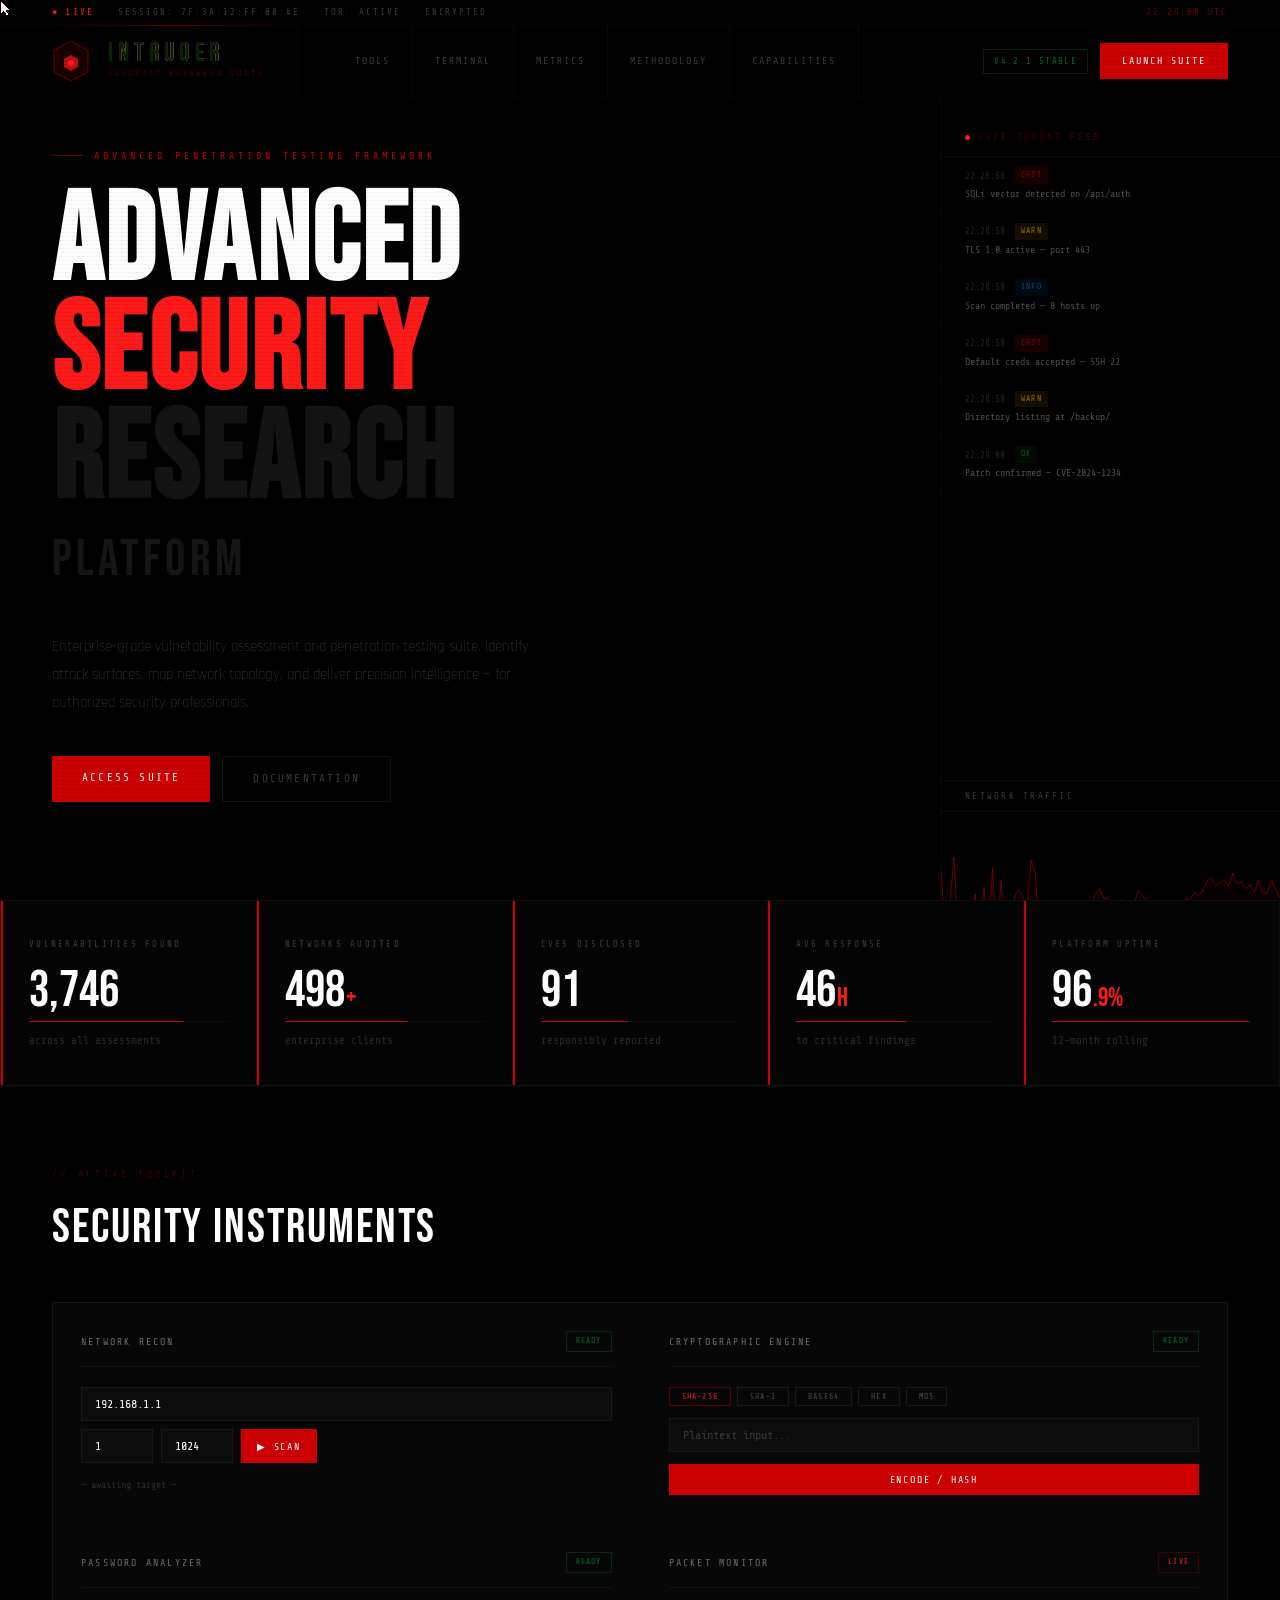
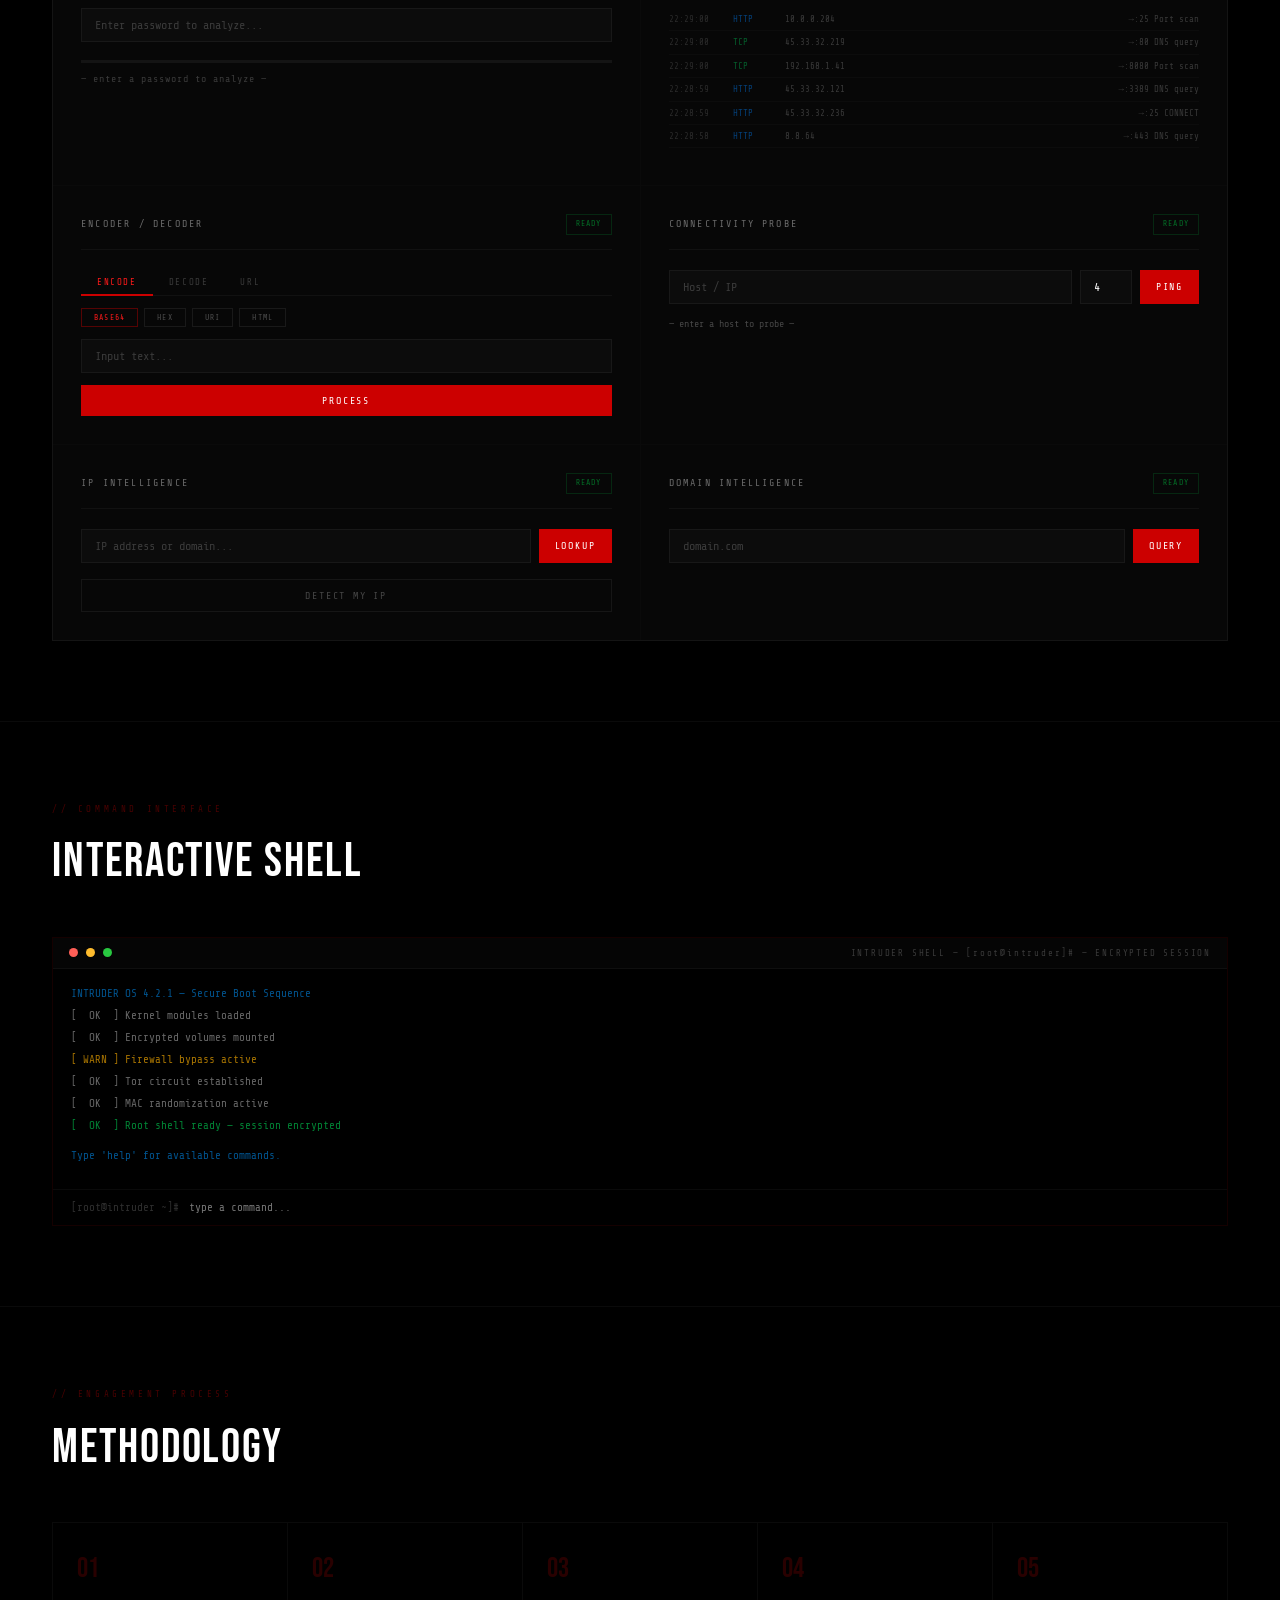
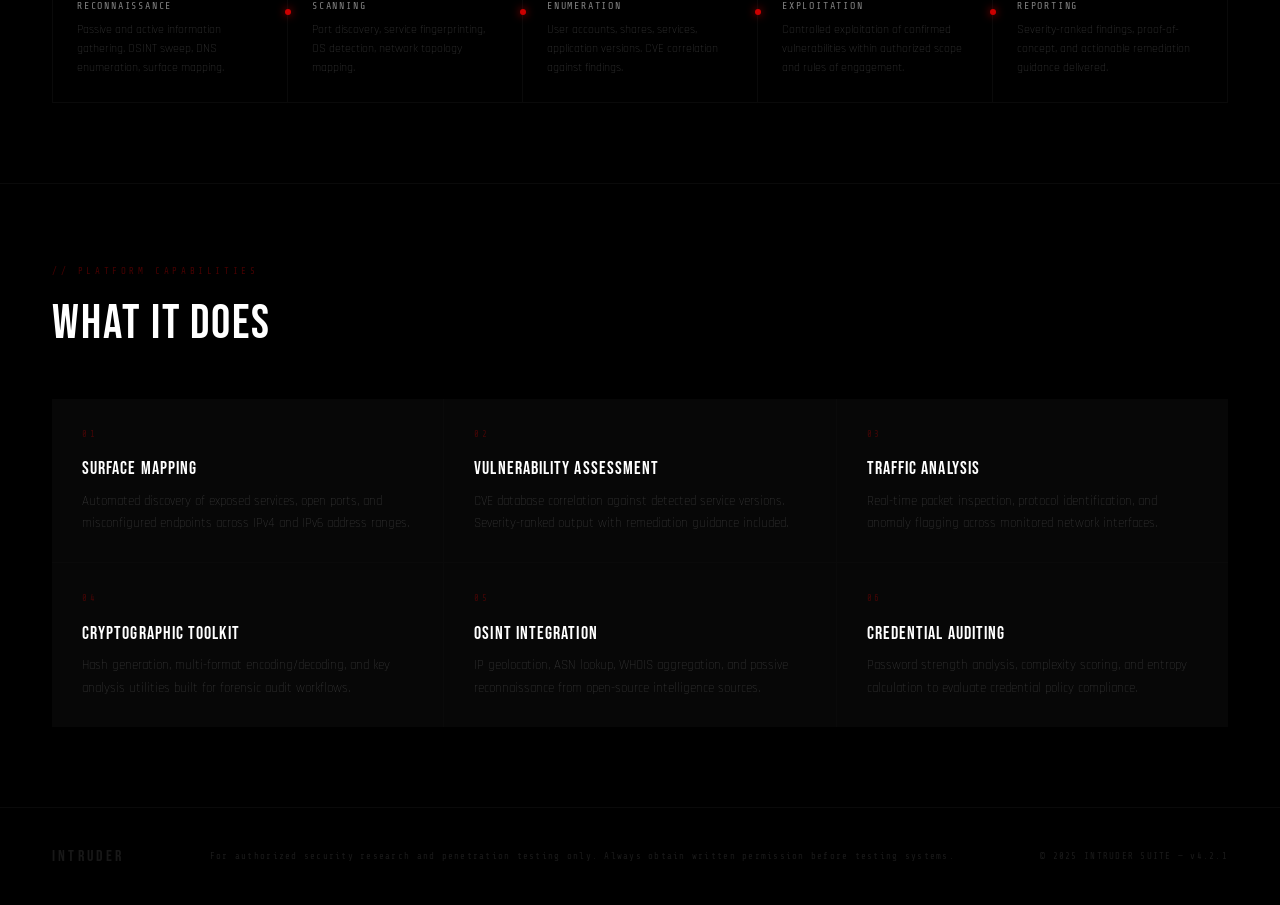
==== intruder-v2.html @ 66709600 "initial commit" ====
<!DOCTYPE html>
<html lang="en">
<head>
<meta charset="UTF-8">
<meta name="viewport" content="width=device-width, initial-scale=1.0">
<title>INTRUDER — Advanced Security Research Suite</title>
<link href="https://fonts.googleapis.com/css2?family=Share+Tech+Mono&family=Bebas+Neue&family=Rajdhani:wght@300;400;600;700&display=swap" rel="stylesheet">
<style>
:root {
  --r:     #cc0000;
  --r2:    #ff1a1a;
  --r3:    rgba(204,0,0,.07);
  --bg:    #000000;
  --s1:    #040404;
  --s2:    #070707;
  --tx:    #b0b0b0;
  --txd:   #3a3a3a;
  --bdr:   rgba(204,0,0,.1);
  --bdrw:  rgba(255,255,255,.04);
}

*,*::before,*::after{margin:0;padding:0;box-sizing:border-box;}
html{scroll-behavior:smooth;}
*{cursor:none!important;}

body{
  background:var(--bg);
  color:var(--tx);
  font-family:'Rajdhani',sans-serif;
  font-weight:400;
  overflow-x:hidden;
  line-height:1.6;
}

/* scanlines */
body::after{
  content:'';position:fixed;inset:0;
  background:repeating-linear-gradient(0deg,transparent,transparent 3px,rgba(0,0,0,.055) 3px,rgba(0,0,0,.055) 4px);
  pointer-events:none;z-index:9990;
}

/* ── PIXEL CURSOR ── */
#px{
  position:fixed;z-index:99999;
  pointer-events:none;
  image-rendering:pixelated;
  width:16px;height:16px;
  transform:translate(0,0);
}

/* scroll bar */
#spb{position:fixed;top:0;left:0;height:1px;background:var(--r);width:0%;z-index:9995;box-shadow:0 0 5px var(--r);}

/* ══════════════════════════════════
   ── UNIQUE HEADER / NAV ──
══════════════════════════════════ */
.site-header{
  position:fixed;top:0;left:0;right:0;z-index:900;
  background:rgba(0,0,0,.96);
  backdrop-filter:blur(16px);
}

/* top micro-bar */
.header-topbar{
  border-bottom:1px solid rgba(204,0,0,.07);
  padding:5px 52px;
  display:flex;justify-content:space-between;align-items:center;
}
.topbar-left{
  display:flex;gap:24px;
  font-family:'Share Tech Mono',monospace;
  font-size:9px;letter-spacing:.22em;color:var(--txd);
  text-transform:uppercase;
}
.topbar-left .live{color:var(--r2);animation:tbBlink 1.4s step-end infinite;}
@keyframes tbBlink{50%{opacity:.25}}
.topbar-right{
  font-family:'Share Tech Mono',monospace;
  font-size:9px;letter-spacing:.2em;color:var(--txd);
}
#sysTime{color:rgba(204,0,0,.55);}

/* main nav row */
.header-main{
  padding:0 52px;
  display:flex;align-items:stretch;
  border-bottom:1px solid rgba(204,0,0,.06);
  min-height:62px;
}

/* ── LOGO block — the unique header ── */
.logo-block{
  display:flex;align-items:center;gap:18px;
  padding:14px 32px 14px 0;
  border-right:1px solid rgba(204,0,0,.08);
  margin-right:36px;
  position:relative;
}

/* animated scan line on logo block */
.logo-block::after{
  content:'';position:absolute;top:0;left:0;right:0;
  height:1px;background:linear-gradient(90deg,transparent,var(--r),transparent);
  animation:logoscan 3s ease-in-out infinite;
  opacity:.5;
}
@keyframes logoscan{0%,100%{transform:translateX(-100%)}50%{transform:translateX(100%)}}

/* hexagon mark */
.logo-mark{
  position:relative;width:38px;height:44px;flex-shrink:0;
}
.logo-mark svg{width:100%;height:100%;}
.logo-mark .hex-fill{fill:none;stroke:rgba(204,0,0,.5);stroke-width:1;
  animation:hexPulse 3s ease-in-out infinite;}
.logo-mark .hex-inner{fill:var(--r);opacity:.12;animation:hexPulse 3s ease-in-out infinite .5s;}
.logo-mark .hex-dot{fill:var(--r2);}
@keyframes hexPulse{0%,100%{opacity:.5}50%{opacity:1}}

/* glitch wordmark */
.logo-word{
  display:flex;flex-direction:column;gap:1px;
}
.logo-name{
  font-family:'Bebas Neue',monospace;
  font-size:26px;letter-spacing:.2em;
  color:#fff;position:relative;
  display:inline-block;line-height:1;
}
.logo-name::before,.logo-name::after{
  content:attr(data-t);
  position:absolute;top:0;left:0;
  font-family:'Bebas Neue',monospace;font-size:26px;letter-spacing:.2em;line-height:1;
}
.logo-name::before{color:var(--r2);animation:gn1 7s steps(1) infinite;}
.logo-name::after {color:#002200;  animation:gn2 7s steps(1) infinite;}
@keyframes gn1{0%,91%,100%{opacity:0;transform:none}92%{opacity:1;transform:translate(-2px,0);clip-path:polygon(0 15%,100% 15%,100% 40%,0 40%)}93%{opacity:1;transform:translate(2px,0);clip-path:polygon(0 60%,100% 60%,100% 85%,0 85%)}94%{opacity:0}}
@keyframes gn2{0%,91%,100%{opacity:0;transform:none}92%{opacity:1;transform:translate(2px,0);clip-path:polygon(0 60%,100% 60%,100% 85%,0 85%)}93%{opacity:1;transform:translate(-2px,0);clip-path:polygon(0 15%,100% 15%,100% 40%,0 40%)}94%{opacity:0}}

.logo-tag{
  font-family:'Share Tech Mono',monospace;
  font-size:8px;letter-spacing:.35em;
  color:rgba(204,0,0,.4);text-transform:uppercase;
}

/* nav items */
.nav-items{
  display:flex;align-items:center;gap:0;flex:1;
}
.nav-item{
  font-family:'Share Tech Mono',monospace;
  font-size:10px;letter-spacing:.2em;text-transform:uppercase;
  color:var(--txd);text-decoration:none;
  padding:0 22px;height:100%;
  display:flex;align-items:center;
  border-right:1px solid rgba(255,255,255,.03);
  transition:color .2s,background .2s;
  position:relative;
}
.nav-item::after{
  content:'';position:absolute;bottom:0;left:0;right:0;
  height:2px;background:var(--r);
  transform:scaleX(0);transition:transform .25s ease;
}
.nav-item:hover{color:var(--tx);background:rgba(204,0,0,.03);}
.nav-item:hover::after{transform:scaleX(1);}

.nav-right{
  display:flex;align-items:center;gap:12px;
  margin-left:auto;padding-left:24px;
}
.nav-badge{
  font-family:'Share Tech Mono',monospace;font-size:9px;
  letter-spacing:.15em;text-transform:uppercase;
  padding:4px 10px;border:1px solid rgba(0,180,60,.2);
  color:rgba(0,180,60,.6);
}
.nav-cta{
  font-family:'Share Tech Mono',monospace;font-size:10px;
  letter-spacing:.2em;text-transform:uppercase;
  padding:10px 22px;background:var(--r);color:#fff;
  text-decoration:none;border:none;
  transition:background .2s;
  white-space:nowrap;
}
.nav-cta:hover{background:var(--r2);}

/* ══════════════════════════════════
   HERO
══════════════════════════════════ */
.hero{
  min-height:100vh;
  display:grid;grid-template-columns:1fr 340px;gap:0;
  padding:0;
  position:relative;overflow:hidden;
}

.hero-left{
  display:flex;flex-direction:column;justify-content:center;
  padding:130px 52px 80px;
  position:relative;
}

/* grid bg */
.hero-left::before{
  content:'';position:absolute;inset:0;
  background-image:
    linear-gradient(rgba(204,0,0,.028) 1px,transparent 1px),
    linear-gradient(90deg,rgba(204,0,0,.028) 1px,transparent 1px);
  background-size:48px 48px;
  pointer-events:none;
}

.hero-eyebrow{
  font-family:'Share Tech Mono',monospace;
  font-size:10px;letter-spacing:.4em;text-transform:uppercase;
  color:var(--r);margin-bottom:24px;
  display:flex;align-items:center;gap:10px;
  opacity:0;animation:fu .5s ease .5s both;
}
.eyebrow-line{width:32px;height:1px;background:var(--r);opacity:.5;}

.hero-title{
  font-family:'Bebas Neue',monospace;
  font-size:clamp(64px,10vw,124px);
  letter-spacing:.02em;line-height:.88;
  color:#fff;margin-bottom:4px;
  opacity:0;animation:fu .7s cubic-bezier(.16,1,.3,1) .6s both;
}
.hero-title .red{color:var(--r2);}
.hero-title .ghost{color:#141414;}

.hero-version{
  font-family:'Bebas Neue',monospace;
  font-size:clamp(28px,4vw,52px);
  letter-spacing:.08em;color:#161616;
  margin-bottom:32px;
  opacity:0;animation:fu .5s ease .7s both;
}

.hero-desc{
  font-size:15px;font-weight:300;color:var(--txd);
  max-width:500px;line-height:1.85;margin-bottom:40px;
  opacity:0;animation:fu .5s ease .8s both;
}

.hero-ctas{
  display:flex;gap:12px;flex-wrap:wrap;
  opacity:0;animation:fu .5s ease .95s both;
}

.btn-p{
  font-family:'Share Tech Mono',monospace;font-size:11px;
  letter-spacing:.2em;text-transform:uppercase;
  background:var(--r);color:#fff;border:none;
  padding:13px 30px;text-decoration:none;
  transition:all .2s;display:inline-block;
}
.btn-p:hover{background:var(--r2);box-shadow:0 0 24px rgba(204,0,0,.3);}

.btn-g{
  font-family:'Share Tech Mono',monospace;font-size:11px;
  letter-spacing:.2em;text-transform:uppercase;
  background:transparent;color:var(--txd);
  border:1px solid rgba(255,255,255,.07);
  padding:13px 30px;text-decoration:none;
  transition:all .2s;display:inline-block;
}
.btn-g:hover{border-color:rgba(255,255,255,.18);color:var(--tx);}

/* hero right panel */
.hero-right{
  border-left:1px solid var(--bdrw);
  display:flex;flex-direction:column;
  padding:130px 0 0;
  opacity:0;animation:fr .6s ease 1s both;
}
@keyframes fr{from{opacity:0;transform:translateX(16px)}to{opacity:1;transform:none}}

.panel-title{
  font-family:'Share Tech Mono',monospace;font-size:9px;
  letter-spacing:.3em;text-transform:uppercase;
  color:rgba(204,0,0,.35);padding:0 24px 12px;
  border-bottom:1px solid var(--bdrw);
  display:flex;align-items:center;gap:8px;
}
.ldot{width:5px;height:5px;border-radius:50%;background:var(--r2);animation:ldp 1.5s ease-in-out infinite;}
@keyframes ldp{50%{opacity:.15;box-shadow:none}0%,100%{box-shadow:0 0 4px var(--r2)}}

/* activity feed */
.act-feed{flex:1;overflow:hidden;padding:0;}
.act-entry{
  display:flex;flex-direction:column;gap:2px;
  padding:10px 24px;
  border-bottom:1px solid rgba(255,255,255,.025);
  animation:actIn .2s ease forwards;opacity:0;
}
@keyframes actIn{to{opacity:1}}
.ae-top{display:flex;gap:10px;align-items:center;}
.ae-time{font-family:'Share Tech Mono',monospace;font-size:9px;color:rgba(255,255,255,.14);}
.ae-type{font-size:8px;letter-spacing:.15em;font-family:'Share Tech Mono',monospace;
  padding:2px 6px;text-transform:uppercase;}
.ae-type.crit{background:rgba(204,0,0,.12);color:rgba(204,0,0,.7);}
.ae-type.warn{background:rgba(255,176,0,.08);color:rgba(255,176,0,.6);}
.ae-type.info{background:rgba(0,150,255,.06);color:rgba(0,150,255,.5);}
.ae-type.ok  {background:rgba(0,180,60,.06); color:rgba(0,180,60,.5);}
.ae-msg{font-family:'Share Tech Mono',monospace;font-size:10px;color:rgba(255,255,255,.3);padding-left:0;}

/* mini network graph */
.net-graph-wrap{
  height:120px;border-top:1px solid var(--bdrw);flex-shrink:0;
  display:flex;flex-direction:column;
}
.net-graph-label{
  font-family:'Share Tech Mono',monospace;font-size:9px;letter-spacing:.25em;
  color:var(--txd);padding:8px 24px;text-transform:uppercase;
  border-bottom:1px solid var(--bdrw);
}
#netGraph{width:100%;flex:1;}

/* ══════════════════════════════════
   STATS
══════════════════════════════════ */
.stats-sec{background:var(--s1);border-top:1px solid var(--bdrw);}
.stats-inner{
  display:grid;grid-template-columns:repeat(5,1fr);
  border-left:1px solid var(--bdrw);
}
.sc{
  padding:36px 28px;
  border-right:1px solid var(--bdrw);
  border-bottom:1px solid var(--bdrw);
  position:relative;overflow:hidden;
  transition:background .3s;
}
.sc:hover{background:#080808;}
.sc::before{
  content:'';position:absolute;top:0;left:0;
  width:2px;height:0;background:var(--r);
  transition:height .6s ease;
}
.sc.vis::before{height:100%;}
.sc-num{
  font-family:'Bebas Neue',monospace;
  font-size:clamp(32px,4vw,52px);line-height:1;
  color:#fff;margin-bottom:4px;
}
.sc-num .u{font-size:.5em;color:var(--r2);margin-left:1px;}
.sc-lbl{
  font-family:'Share Tech Mono',monospace;font-size:9px;
  letter-spacing:.25em;text-transform:uppercase;color:var(--txd);
  margin-bottom:14px;
}
.sc-bar{height:1px;background:rgba(255,255,255,.04);margin-bottom:10px;}
.sc-bar-fill{height:1px;background:var(--r);width:0%;transition:width 1.4s cubic-bezier(.16,1,.3,1);}
.sc.vis .sc-bar-fill{width:var(--p);}
.sc-sub{font-size:11px;color:rgba(255,255,255,.15);font-family:'Share Tech Mono',monospace;}

/* ══════════════════════════════════
   SECTION STRUCTURE
══════════════════════════════════ */
.sec{padding:80px 52px;border-top:1px solid var(--bdrw);}
.sec-ey{font-family:'Share Tech Mono',monospace;font-size:9px;letter-spacing:.4em;text-transform:uppercase;color:rgba(204,0,0,.35);margin-bottom:8px;}
.sec-hd{font-family:'Bebas Neue',monospace;font-size:clamp(28px,4vw,48px);letter-spacing:.04em;color:#fff;margin-bottom:36px;}

.sr{opacity:0;transform:translateY(20px);transition:opacity .6s ease,transform .6s cubic-bezier(.16,1,.3,1);}
.sr.vis{opacity:1;transform:none;}
.sr-l{opacity:0;transform:translateX(-24px);transition:opacity .6s ease,transform .6s cubic-bezier(.16,1,.3,1);}
.sr-l.vis{opacity:1;transform:none;}
.sr-r{opacity:0;transform:translateX(24px);transition:opacity .6s ease,transform .6s cubic-bezier(.16,1,.3,1);}
.sr-r.vis{opacity:1;transform:none;}

@keyframes fu{from{opacity:0;transform:translateY(14px)}to{opacity:1;transform:none}}

/* ══════════════════════════════════
   TOOLS SECTION
══════════════════════════════════ */
.tools-grid{
  display:grid;grid-template-columns:1fr 1fr;gap:1px;
  background:var(--bdrw);border:1px solid var(--bdrw);
}
.tp{
  background:var(--s2);padding:28px;
  transition:background .25s;
}
.tp:hover{background:var(--s1);}
.tp-hdr{
  display:flex;align-items:center;justify-content:space-between;
  margin-bottom:20px;padding-bottom:14px;
  border-bottom:1px solid rgba(255,255,255,.04);
}
.tp-name{
  font-family:'Share Tech Mono',monospace;font-size:10px;
  letter-spacing:.22em;text-transform:uppercase;color:rgba(255,255,255,.4);
}
.tp-stat{
  font-family:'Share Tech Mono',monospace;font-size:8px;
  letter-spacing:.15em;text-transform:uppercase;padding:3px 9px;
}
.tp-stat.rdy{color:rgba(0,180,60,.6);border:1px solid rgba(0,180,60,.18);}
.tp-stat.lv {color:var(--r2);border:1px solid rgba(204,0,0,.25);animation:lvBlink 1s step-end infinite;}
@keyframes lvBlink{50%{opacity:.3}}

/* inputs */
.fi{
  font-family:'Share Tech Mono',monospace;font-size:12px;
  background:rgba(255,255,255,.02);border:1px solid rgba(255,255,255,.05);
  color:#fff;padding:9px 13px;width:100%;outline:none;
  transition:border-color .2s;margin-bottom:8px;
}
.fi:focus{border-color:rgba(204,0,0,.3);}
.fi::placeholder{color:var(--txd);}

.frow{display:flex;gap:8px;margin-bottom:8px;}
.frow .fi{margin-bottom:0;}

/* buttons */
.tb{
  font-family:'Share Tech Mono',monospace;font-size:10px;
  letter-spacing:.18em;text-transform:uppercase;
  background:var(--r);color:#fff;border:none;
  padding:10px 18px;width:100%;margin-top:4px;
  transition:background .2s;
}
.tb:hover{background:var(--r2);}
.tb.sec{background:transparent;color:rgba(255,255,255,.25);border:1px solid rgba(255,255,255,.06);}
.tb.sec:hover{border-color:rgba(255,255,255,.12);color:rgba(255,255,255,.5);}
.tb.sm{width:auto;padding:9px 16px;margin-top:0;}

/* output areas */
.tout{
  font-family:'Share Tech Mono',monospace;font-size:10px;
  color:rgba(255,255,255,.28);line-height:2;
  max-height:130px;overflow-y:auto;margin-top:12px;
  scrollbar-width:thin;scrollbar-color:rgba(204,0,0,.2) transparent;
}
.t-open{color:rgba(0,200,80,.65);}
.t-warn{color:rgba(255,176,0,.6);}
.t-crit{color:rgba(204,0,0,.75);}
.t-dim {color:rgba(255,255,255,.15);}

/* algo pills */
.algo-row{display:flex;gap:6px;flex-wrap:wrap;margin-bottom:12px;}
.ap{
  font-family:'Share Tech Mono',monospace;font-size:8px;letter-spacing:.15em;
  text-transform:uppercase;background:transparent;
  border:1px solid rgba(255,255,255,.07);color:rgba(255,255,255,.28);
  padding:4px 12px;transition:all .2s;
}
.ap.on{border-color:rgba(204,0,0,.4);color:var(--r2);}
.ap:hover{border-color:rgba(255,255,255,.14);color:rgba(255,255,255,.55);}

.hout{
  font-family:'Share Tech Mono',monospace;font-size:10px;color:rgba(204,0,0,.65);
  word-break:break-all;line-height:1.8;padding:10px 13px;margin-top:10px;
  background:rgba(204,0,0,.03);border:1px solid rgba(204,0,0,.07);
  min-height:40px;display:none;
}
.hout.on{display:block;}

/* packet stream */
.pkt-wrap{max-height:160px;overflow-y:auto;scrollbar-width:thin;scrollbar-color:rgba(204,0,0,.15) transparent;}
.pr{
  display:grid;grid-template-columns:56px 44px 1fr auto;
  gap:8px;padding:4px 0;
  border-bottom:1px solid rgba(255,255,255,.025);
  font-family:'Share Tech Mono',monospace;font-size:9px;
  color:rgba(255,255,255,.2);animation:pi .12s ease both;
}
@keyframes pi{from{opacity:0}to{opacity:1}}
.prtcp{color:rgba(0,180,80,.5);}
.prudp{color:rgba(255,176,0,.45);}
.prhttp{color:rgba(0,130,255,.45);}
.prsus{color:rgba(204,0,0,.7);}
.pflag{font-size:8px;padding:1px 5px;border:1px solid rgba(204,0,0,.3);color:rgba(204,0,0,.65);}

/* intel fields */
.ifields{display:none;grid-template-columns:1fr 1fr;gap:6px;margin-top:12px;}
.ifields.on{display:grid;}
.ifield{padding:8px 11px;background:rgba(255,255,255,.02);border:1px solid rgba(255,255,255,.035);}
.ik{font-size:8px;letter-spacing:.2em;color:var(--txd);margin-bottom:2px;text-transform:uppercase;font-family:'Share Tech Mono',monospace;}
.iv{font-size:11px;color:rgba(255,255,255,.55);font-family:'Share Tech Mono',monospace;}
.iv.ld{color:rgba(255,255,255,.18);animation:ldBl .7s step-end infinite;}
@keyframes ldBl{50%{opacity:.25}}

/* password meter */
.pmeter{height:3px;background:rgba(255,255,255,.05);margin-top:10px;border-radius:0;}
.pmfill{height:3px;width:0%;transition:width .4s ease,background .4s ease;border-radius:0;}
.pscore{
  font-family:'Share Tech Mono',monospace;font-size:10px;
  color:var(--txd);margin-top:8px;letter-spacing:.1em;
}

/* encoder tabs */
.etabs{display:flex;gap:0;margin-bottom:12px;border-bottom:1px solid var(--bdrw);}
.etab{
  font-family:'Share Tech Mono',monospace;font-size:9px;letter-spacing:.18em;text-transform:uppercase;
  padding:7px 16px;color:var(--txd);background:transparent;border:none;
  border-bottom:2px solid transparent;margin-bottom:-1px;transition:all .2s;
}
.etab.on{color:var(--r2);border-bottom-color:var(--r);}
.etab:hover{color:var(--tx);}

/* ping result */
.ping-result{font-family:'Share Tech Mono',monospace;font-size:10px;color:rgba(255,255,255,.25);line-height:2;margin-top:10px;min-height:40px;}
.pg-ok{color:rgba(0,200,80,.65);}
.pg-slow{color:rgba(255,176,0,.65);}
.pg-fail{color:rgba(204,0,0,.65);}

/* ── WHOIS TOOL ── */
.whois-out{
  font-family:'Share Tech Mono',monospace;font-size:10px;
  color:rgba(255,255,255,.25);line-height:2;margin-top:10px;
  max-height:130px;overflow-y:auto;display:none;
}
.whois-out.on{display:block;}
.wok{color:rgba(0,200,80,.6);}
.winfo{color:rgba(0,150,255,.5);}

/* ══════════════════════════════════
   TERMINAL
══════════════════════════════════ */
.terminal-wrap{
  border:1px solid rgba(204,0,0,.1);
  background:#000;
  margin-top:0;
}
.term-bar{
  background:rgba(255,255,255,.02);
  border-bottom:1px solid rgba(255,255,255,.04);
  padding:8px 16px;
  display:flex;align-items:center;gap:8px;
}
.term-dot{width:9px;height:9px;border-radius:50%;}
.td-r{background:#ff5f57;}.td-y{background:#febc2e;}.td-g{background:#28c840;}
.term-title{font-family:'Share Tech Mono',monospace;font-size:9px;letter-spacing:.2em;color:var(--txd);margin-left:auto;}
.term-body{
  padding:14px 18px;max-height:260px;overflow-y:auto;font-family:'Share Tech Mono',monospace;font-size:11px;line-height:2;
  scrollbar-width:thin;scrollbar-color:rgba(204,0,0,.15) transparent;
}
.tl{display:block;white-space:pre-wrap;word-break:break-all;}
.tl.pr{color:rgba(255,255,255,.2);}
.tl.cm{color:#fff;}
.tl.out{color:rgba(255,255,255,.4);}
.tl.ok{color:rgba(0,200,80,.65);}
.tl.er{color:rgba(204,0,0,.7);}
.tl.wn{color:rgba(255,176,0,.65);}
.tl.if{color:rgba(0,150,255,.55);}
.tl.em{display:block;height:.7em;}
.term-in-row{
  border-top:1px solid rgba(255,255,255,.04);
  padding:9px 18px;display:flex;align-items:center;gap:10px;
}
.term-prompt{font-family:'Share Tech Mono',monospace;font-size:11px;color:rgba(255,255,255,.18);white-space:nowrap;}
.term-input{
  flex:1;background:transparent;border:none;outline:none;
  color:#fff;font-family:'Share Tech Mono',monospace;font-size:11px;
  caret-color:var(--r2);
}

/* ══════════════════════════════════
   CAPABILITIES
══════════════════════════════════ */
.cap-grid{display:grid;grid-template-columns:repeat(3,1fr);gap:1px;background:var(--bdrw);}
.cap{
  padding:28px;background:var(--s2);
  border-left:2px solid transparent;
  transition:all .25s;
}
.cap:hover{background:var(--s1);border-left-color:var(--r);}
.cap-n{font-family:'Share Tech Mono',monospace;font-size:9px;letter-spacing:.28em;color:rgba(204,0,0,.3);margin-bottom:14px;}
.cap-t{font-family:'Bebas Neue',monospace;font-size:18px;letter-spacing:.06em;color:#fff;margin-bottom:6px;}
.cap-d{font-size:13px;color:var(--txd);line-height:1.7;font-weight:300;}

/* ══════════════════════════════════
   TIMELINE / METHODOLOGY
══════════════════════════════════ */
.timeline{display:flex;gap:0;border:1px solid var(--bdrw);}
.tl-step{
  flex:1;padding:24px;border-right:1px solid var(--bdrw);
  position:relative;
}
.tl-step:last-child{border-right:none;}
.tl-step::after{
  content:'';position:absolute;top:50%;right:-1px;
  width:6px;height:6px;background:var(--r);
  border-radius:50%;transform:translate(50%,-50%);
  box-shadow:0 0 8px var(--r);
}
.tl-step:last-child::after{display:none;}
.tl-num{font-family:'Bebas Neue',monospace;font-size:28px;color:rgba(204,0,0,.2);margin-bottom:6px;}
.tl-name{font-family:'Share Tech Mono',monospace;font-size:10px;letter-spacing:.18em;text-transform:uppercase;color:rgba(255,255,255,.5);margin-bottom:6px;}
.tl-desc{font-size:12px;color:var(--txd);line-height:1.6;font-weight:300;}

/* ══════════════════════════════════
   FOOTER
══════════════════════════════════ */
footer{
  padding:36px 52px;border-top:1px solid var(--bdrw);
  display:flex;justify-content:space-between;align-items:center;flex-wrap:wrap;gap:14px;
}
.ft-logo{font-family:'Bebas Neue',monospace;font-size:16px;letter-spacing:.2em;color:#181818;}
.ft-note{font-family:'Share Tech Mono',monospace;font-size:9px;color:#1a1a1a;letter-spacing:.14em;}

/* scrollbar */
::-webkit-scrollbar{width:3px;height:3px;}
::-webkit-scrollbar-track{background:transparent;}
::-webkit-scrollbar-thumb{background:#1a1a1a;}

@media(max-width:960px){
  .hero{grid-template-columns:1fr;}
  .hero-right{display:none;}
  .site-header .header-main{padding:0 24px;}
  .header-topbar{padding:5px 24px;}
  .nav-items .nav-item:nth-child(n+4){display:none;}
  .hero-left{padding:120px 24px 60px;}
  .sec{padding:60px 24px;}
  .stats-inner{grid-template-columns:1fr 1fr;}
  .tools-grid{grid-template-columns:1fr;}
  .cap-grid{grid-template-columns:1fr 1fr;}
  .timeline{flex-direction:column;}
  .tl-step::after{display:none;}
  footer{padding:28px 24px;}
}
</style>
</head>
<body>

<!-- Pixel cursor canvas -->
<canvas id="px" width="16" height="16"></canvas>

<div id="spb"></div>

<!-- ══ HEADER ══ -->
<header class="site-header">
  <div class="header-topbar">
    <div class="topbar-left">
      <span class="live">● LIVE</span>
      <span>Session: 7F:3A:12:FF:00:4E</span>
      <span>TOR: Active</span>
      <span>Encrypted</span>
    </div>
    <div class="topbar-right">
      <span id="sysTime"></span>
    </div>
  </div>
  <div class="header-main">
    <!-- Logo -->
    <div class="logo-block">
      <div class="logo-mark">
        <svg viewBox="0 0 38 44">
          <polygon class="hex-fill" points="19,2 36,11 36,33 19,42 2,33 2,11"/>
          <polygon class="hex-inner" points="19,2 36,11 36,33 19,42 2,33 2,11"/>
          <polygon class="hex-dot" points="19,16 26,20 26,28 19,32 12,28 12,20" opacity=".7"/>
          <circle class="hex-dot" cx="19" cy="24" r="3"/>
        </svg>
      </div>
      <div class="logo-word">
        <span class="logo-name" data-t="INTRUDER">INTRUDER</span>
        <span class="logo-tag">Security Research Suite</span>
      </div>
    </div>
    <!-- Nav -->
    <nav class="nav-items">
      <a class="nav-item" href="#tools">Tools</a>
      <a class="nav-item" href="#terminal">Terminal</a>
      <a class="nav-item" href="#stats">Metrics</a>
      <a class="nav-item" href="#methodology">Methodology</a>
      <a class="nav-item" href="#capabilities">Capabilities</a>
    </nav>
    <div class="nav-right">
      <span class="nav-badge">v4.2.1 STABLE</span>
      <a class="nav-cta" href="#tools">Launch Suite</a>
    </div>
  </div>
</header>

<!-- ══ HERO ══ -->
<section class="hero">
  <div class="hero-left">
    <div class="hero-eyebrow">
      <div class="eyebrow-line"></div>
      Advanced Penetration Testing Framework
    </div>
    <h1 class="hero-title">
      ADVANCED<br>
      <span class="red">SECURITY</span><br>
      <span class="ghost">RESEARCH</span>
    </h1>
    <div class="hero-version">PLATFORM</div>
    <p class="hero-desc">Enterprise-grade vulnerability assessment and penetration testing suite. Identify attack surfaces, map network topology, and deliver precision intelligence — for authorized security professionals.</p>
    <div class="hero-ctas">
      <a href="#tools" class="btn-p">Access Suite</a>
      <a href="#capabilities" class="btn-g">Documentation</a>
    </div>
  </div>

  <div class="hero-right">
    <div class="panel-title"><div class="ldot"></div>Live Threat Feed</div>
    <div class="act-feed" id="actFeed"></div>
    <div class="net-graph-wrap">
      <div class="net-graph-label">Network Traffic</div>
      <canvas id="netGraph"></canvas>
    </div>
  </div>
</section>

<!-- ══ STATS ══ -->
<section class="stats-sec" id="stats">
  <div class="stats-inner">
    <div class="sc sr"><div class="sc-lbl">Vulnerabilities Found</div><div class="sc-num"><span class="sv" data-t="3847">0</span></div><div class="sc-bar"><div class="sc-bar-fill" style="--p:78%"></div></div><div class="sc-sub">across all assessments</div></div>
    <div class="sc sr" style="transition-delay:.08s"><div class="sc-lbl">Networks Audited</div><div class="sc-num"><span class="sv" data-t="512">0</span><span class="u">+</span></div><div class="sc-bar"><div class="sc-bar-fill" style="--p:62%"></div></div><div class="sc-sub">enterprise clients</div></div>
    <div class="sc sr" style="transition-delay:.16s"><div class="sc-lbl">CVEs Disclosed</div><div class="sc-num"><span class="sv" data-t="94">0</span></div><div class="sc-bar"><div class="sc-bar-fill" style="--p:44%"></div></div><div class="sc-sub">responsibly reported</div></div>
    <div class="sc sr" style="transition-delay:.24s"><div class="sc-lbl">Avg Response</div><div class="sc-num"><span class="sv" data-t="48">0</span><span class="u">h</span></div><div class="sc-bar"><div class="sc-bar-fill" style="--p:55%"></div></div><div class="sc-sub">to critical findings</div></div>
    <div class="sc sr" style="transition-delay:.32s"><div class="sc-lbl">Platform Uptime</div><div class="sc-num"><span class="sv" data-t="99">0</span><span class="u">.9%</span></div><div class="sc-bar"><div class="sc-bar-fill" style="--p:99%"></div></div><div class="sc-sub">12-month rolling</div></div>
  </div>
</section>

<!-- ══ TOOLS ══ -->
<section class="sec" id="tools">
  <div class="sec-ey sr">// Active Toolkit</div>
  <div class="sec-hd sr">Security Instruments</div>

  <div class="tools-grid">

    <!-- PORT SCANNER -->
    <div class="tp sr">
      <div class="tp-hdr"><span class="tp-name">Network Recon</span><span class="tp-stat rdy">Ready</span></div>
      <input class="fi" id="sIP" placeholder="Target IP / CIDR" value="192.168.1.1">
      <div class="frow">
        <input class="fi" id="sFrom" value="1" style="width:72px" placeholder="From">
        <input class="fi" id="sTo"   value="1024" style="width:72px" placeholder="To">
        <button class="tb sm" onclick="runScan()">▶ Scan</button>
      </div>
      <div class="tout" id="scanOut"><span class="t-dim">— awaiting target —</span></div>
    </div>

    <!-- HASH ENGINE -->
    <div class="tp sr" style="transition-delay:.08s">
      <div class="tp-hdr"><span class="tp-name">Cryptographic Engine</span><span class="tp-stat rdy">Ready</span></div>
      <div class="algo-row">
        <button class="ap on" data-a="sha256">SHA-256</button>
        <button class="ap" data-a="sha1">SHA-1</button>
        <button class="ap" data-a="b64">BASE64</button>
        <button class="ap" data-a="hex">HEX</button>
        <button class="ap" data-a="md5">MD5</button>
      </div>
      <input class="fi" id="hashIn" placeholder="Plaintext input...">
      <button class="tb" onclick="doHash()">Encode / Hash</button>
      <div class="hout" id="hashOut"></div>
    </div>

    <!-- PASSWORD ANALYZER -->
    <div class="tp sr" style="transition-delay:.12s">
      <div class="tp-hdr"><span class="tp-name">Password Analyzer</span><span class="tp-stat rdy">Ready</span></div>
      <input class="fi" id="pwIn" placeholder="Enter password to analyze..." type="password" oninput="analyzePW(this.value)">
      <div class="pmeter"><div class="pmfill" id="pmFill"></div></div>
      <div class="pscore" id="pwScore">— enter a password to analyze —</div>
      <div class="tout" id="pwDetails" style="margin-top:10px;min-height:60px;"></div>
    </div>

    <!-- PACKET MONITOR -->
    <div class="tp sr" style="transition-delay:.16s">
      <div class="tp-hdr"><span class="tp-name">Packet Monitor</span><span class="tp-stat lv">Live</span></div>
      <div class="pkt-wrap" id="pktWrap"></div>
    </div>

    <!-- ENCODER / DECODER -->
    <div class="tp sr" style="transition-delay:.2s">
      <div class="tp-hdr"><span class="tp-name">Encoder / Decoder</span><span class="tp-stat rdy">Ready</span></div>
      <div class="etabs">
        <button class="etab on" data-m="enc">Encode</button>
        <button class="etab" data-m="dec">Decode</button>
        <button class="etab" data-m="url">URL</button>
      </div>
      <div class="algo-row" id="encAlgos">
        <button class="ap on" data-a="b64">BASE64</button>
        <button class="ap" data-a="hex">HEX</button>
        <button class="ap" data-a="uri">URI</button>
        <button class="ap" data-a="html">HTML</button>
      </div>
      <input class="fi" id="encIn" placeholder="Input text...">
      <button class="tb" onclick="doEncode()">Process</button>
      <div class="hout" id="encOut"></div>
    </div>

    <!-- PING TOOL -->
    <div class="tp sr" style="transition-delay:.24s">
      <div class="tp-hdr"><span class="tp-name">Connectivity Probe</span><span class="tp-stat rdy">Ready</span></div>
      <div class="frow">
        <input class="fi" id="pingIP" placeholder="Host / IP" style="flex:1;margin:0">
        <input class="fi" id="pingCount" value="4" style="width:52px;margin:0" placeholder="×">
        <button class="tb sm" onclick="doPing()">Ping</button>
      </div>
      <div class="ping-result" id="pingRes">— enter a host to probe —</div>
    </div>

    <!-- IP INTEL -->
    <div class="tp sr" style="transition-delay:.28s">
      <div class="tp-hdr"><span class="tp-name">IP Intelligence</span><span class="tp-stat rdy">Ready</span></div>
      <div class="frow">
        <input class="fi" id="ipIn" placeholder="IP address or domain..." style="flex:1;margin:0">
        <button class="tb sm" onclick="doLookup()">Lookup</button>
      </div>
      <button class="tb sec" onclick="myIP()" style="margin-top:8px">Detect My IP</button>
      <div class="ifields" id="iFields"></div>
    </div>

    <!-- WHOIS LOOKUP -->
    <div class="tp sr" style="transition-delay:.32s">
      <div class="tp-hdr"><span class="tp-name">Domain Intelligence</span><span class="tp-stat rdy">Ready</span></div>
      <div class="frow">
        <input class="fi" id="whoisIn" placeholder="domain.com" style="flex:1;margin:0">
        <button class="tb sm" onclick="doWhois()">Query</button>
      </div>
      <div class="whois-out" id="whoisOut"></div>
    </div>

  </div>
</section>

<!-- ══ TERMINAL ══ -->
<section class="sec" id="terminal">
  <div class="sec-ey sr">// Command Interface</div>
  <div class="sec-hd sr">Interactive Shell</div>
  <div class="terminal-wrap sr">
    <div class="term-bar">
      <div class="term-dot td-r"></div><div class="term-dot td-y"></div><div class="term-dot td-g"></div>
      <span class="term-title">INTRUDER SHELL — [root@intruder]# — ENCRYPTED SESSION</span>
    </div>
    <div class="term-body" id="tBody"></div>
    <div class="term-in-row">
      <span class="term-prompt">[root@intruder ~]#</span>
      <input class="term-input" id="tIn" placeholder="type a command..." autocomplete="off" spellcheck="false">
    </div>
  </div>
</section>

<!-- ══ METHODOLOGY ══ -->
<section class="sec" id="methodology">
  <div class="sec-ey sr">// Engagement Process</div>
  <div class="sec-hd sr">Methodology</div>
  <div class="timeline sr">
    <div class="tl-step"><div class="tl-num">01</div><div class="tl-name">Reconnaissance</div><div class="tl-desc">Passive and active information gathering. OSINT sweep, DNS enumeration, surface mapping.</div></div>
    <div class="tl-step"><div class="tl-num">02</div><div class="tl-name">Scanning</div><div class="tl-desc">Port discovery, service fingerprinting, OS detection, network topology mapping.</div></div>
    <div class="tl-step"><div class="tl-num">03</div><div class="tl-name">Enumeration</div><div class="tl-desc">User accounts, shares, services, application versions. CVE correlation against findings.</div></div>
    <div class="tl-step"><div class="tl-num">04</div><div class="tl-name">Exploitation</div><div class="tl-desc">Controlled exploitation of confirmed vulnerabilities within authorized scope and rules of engagement.</div></div>
    <div class="tl-step"><div class="tl-num">05</div><div class="tl-name">Reporting</div><div class="tl-desc">Severity-ranked findings, proof-of-concept, and actionable remediation guidance delivered.</div></div>
  </div>
</section>

<!-- ══ CAPABILITIES ══ -->
<section class="sec" id="capabilities">
  <div class="sec-ey sr">// Platform Capabilities</div>
  <div class="sec-hd sr">What It Does</div>
  <div class="cap-grid">
    <div class="cap sr"><div class="cap-n">01</div><div class="cap-t">Surface Mapping</div><p class="cap-d">Automated discovery of exposed services, open ports, and misconfigured endpoints across IPv4 and IPv6 address ranges.</p></div>
    <div class="cap sr" style="transition-delay:.06s"><div class="cap-n">02</div><div class="cap-t">Vulnerability Assessment</div><p class="cap-d">CVE database correlation against detected service versions. Severity-ranked output with remediation guidance included.</p></div>
    <div class="cap sr" style="transition-delay:.12s"><div class="cap-n">03</div><div class="cap-t">Traffic Analysis</div><p class="cap-d">Real-time packet inspection, protocol identification, and anomaly flagging across monitored network interfaces.</p></div>
    <div class="cap sr" style="transition-delay:.04s"><div class="cap-n">04</div><div class="cap-t">Cryptographic Toolkit</div><p class="cap-d">Hash generation, multi-format encoding/decoding, and key analysis utilities built for forensic audit workflows.</p></div>
    <div class="cap sr" style="transition-delay:.1s"><div class="cap-n">05</div><div class="cap-t">OSINT Integration</div><p class="cap-d">IP geolocation, ASN lookup, WHOIS aggregation, and passive reconnaissance from open-source intelligence sources.</p></div>
    <div class="cap sr" style="transition-delay:.16s"><div class="cap-n">06</div><div class="cap-t">Credential Auditing</div><p class="cap-d">Password strength analysis, complexity scoring, and entropy calculation to evaluate credential policy compliance.</p></div>
  </div>
</section>

<!-- ══ FOOTER ══ -->
<footer>
  <div class="ft-logo">INTRUDER</div>
  <div class="ft-note">For authorized security research and penetration testing only. Always obtain written permission before testing systems.</div>
  <div class="ft-note">© 2025 INTRUDER SUITE — v4.2.1</div>
</footer>

<script>
/* ═══════════════════════════
   PIXEL CURSOR
═══════════════════════════ */
(function(){
  const c=document.getElementById('px');
  const ctx=c.getContext('2d');
  ctx.imageSmoothingEnabled=false;

  // pixel arrow — Windows pointer style
  const px=[
    [1,0,0,0,0,0,0,0,0,0,0,0,0,0,0,0],
    [1,1,0,0,0,0,0,0,0,0,0,0,0,0,0,0],
    [1,2,1,0,0,0,0,0,0,0,0,0,0,0,0,0],
    [1,2,2,1,0,0,0,0,0,0,0,0,0,0,0,0],
    [1,2,2,2,1,0,0,0,0,0,0,0,0,0,0,0],
    [1,2,2,2,2,1,0,0,0,0,0,0,0,0,0,0],
    [1,2,2,2,2,2,1,0,0,0,0,0,0,0,0,0],
    [1,2,2,2,2,2,2,1,0,0,0,0,0,0,0,0],
    [1,2,2,2,2,2,2,2,1,0,0,0,0,0,0,0],
    [1,2,2,2,2,2,2,2,2,1,0,0,0,0,0,0],
    [1,2,2,2,2,2,1,1,1,1,0,0,0,0,0,0],
    [1,2,2,1,2,2,1,0,0,0,0,0,0,0,0,0],
    [1,2,1,0,1,2,2,1,0,0,0,0,0,0,0,0],
    [1,1,0,0,0,1,2,2,1,0,0,0,0,0,0,0],
    [0,0,0,0,0,1,2,2,1,0,0,0,0,0,0,0],
    [0,0,0,0,0,0,1,1,0,0,0,0,0,0,0,0],
  ];
  // 0=transparent, 1=black outline, 2=white fill, 3=red accent
  const cols={1:'#000000',2:'#ffffff',3:'#cc0000'};

  px.forEach((row,y)=>row.forEach((v,x)=>{
    if(v===0)return;
    ctx.fillStyle=cols[v]||'#fff';
    ctx.fillRect(x,y,1,1);
  }));

  // red tint on inner body
  ctx.fillStyle='rgba(204,0,0,0.06)';
  ctx.fillRect(1,1,8,13);

  document.addEventListener('mousemove',e=>{
    c.style.left=e.clientX+'px';
    c.style.top=e.clientY+'px';
  });
})();

/* ═══════════════════════════
   SCROLL PROGRESS + IO
═══════════════════════════ */
window.addEventListener('scroll',()=>{
  const p=window.scrollY/(document.body.scrollHeight-window.innerHeight)*100;
  document.getElementById('spb').style.width=p+'%';
});
const IO=new IntersectionObserver(en=>{
  en.forEach(e=>{
    if(e.isIntersecting){
      e.target.classList.add('vis');
      e.target.querySelectorAll('.sv[data-t]').forEach(animNum);
    }
  });
},{threshold:.12});
document.querySelectorAll('.sr,.sr-l,.sr-r,.sc').forEach(el=>IO.observe(el));

function animNum(el){
  const t=parseInt(el.dataset.t),d=1500,s=Date.now();
  const iv=setInterval(()=>{
    const p=Math.min((Date.now()-s)/d,1),e=1-Math.pow(1-p,3);
    el.textContent=Math.floor(e*t).toLocaleString();
    if(p>=1){clearInterval(iv);el.textContent=t.toLocaleString();}
  },18);
}

/* ═══════════════════════════
   SYSTEM TIME
═══════════════════════════ */
(function tick(){
  const n=new Date();
  const p=v=>String(v).padStart(2,'0');
  document.getElementById('sysTime').textContent=
    `${p(n.getHours())}:${p(n.getMinutes())}:${p(n.getSeconds())} UTC`;
  setTimeout(tick,1000);
})();

/* ═══════════════════════════
   LIVE THREAT FEED
═══════════════════════════ */
(function(){
  const feed=document.getElementById('actFeed');
  const evs=[
    {type:'crit',msg:'SQLi vector detected on /api/auth'},
    {type:'warn',msg:'TLS 1.0 active — port 443'},
    {type:'info',msg:'Scan completed — 8 hosts up'},
    {type:'crit',msg:'Default creds accepted — SSH 22'},
    {type:'warn',msg:'Directory listing at /backup/'},
    {type:'ok',  msg:'Patch confirmed — CVE-2024-1234'},
    {type:'crit',msg:'CORS wildcard on api.target.io'},
    {type:'warn',msg:'Open redirect at /redirect?url='},
    {type:'info',msg:'Report generated: audit_091.pdf'},
    {type:'crit',msg:'XXE injection — /api/xml endpoint'},
    {type:'warn',msg:'Weak cipher suite on :8443'},
    {type:'ok',  msg:'Access control test passed'},
  ];
  let i=0;
  const p=v=>String(v).padStart(2,'0');
  function add(){
    const n=new Date();
    const ts=`${p(n.getHours())}:${p(n.getMinutes())}:${p(n.getSeconds())}`;
    const ev=evs[i%evs.length]; i++;
    const el=document.createElement('div');
    el.className='act-entry';
    el.innerHTML=`<div class="ae-top"><span class="ae-time">${ts}</span><span class="ae-type ${ev.type}">${ev.type.toUpperCase()}</span></div><div class="ae-msg">${ev.msg}</div>`;
    feed.appendChild(el);
    if(feed.children.length>7) feed.removeChild(feed.firstChild);
    feed.scrollTop=feed.scrollHeight;
  }
  for(let j=0;j<5;j++) add();
  setInterval(add,2400);
})();

/* ═══════════════════════════
   NETWORK TRAFFIC GRAPH
═══════════════════════════ */
(function(){
  const c=document.getElementById('netGraph');
  if(!c) return;
  const ctx=c.getContext('2d');
  const data=Array.from({length:60},()=>Math.random()*60+10);
  let frame=0;

  function draw(){
    const W=c.width=c.offsetWidth, H=c.height=c.offsetHeight;
    ctx.clearRect(0,0,W,H);
    data.push(Math.max(5,Math.min(95, data[data.length-1]+(Math.random()-0.48)*18)));
    if(data.length>80) data.shift();

    const step=W/(data.length-1);
    ctx.beginPath();
    data.forEach((v,i)=>{
      const x=i*step, y=H-(v/100)*H;
      i===0?ctx.moveTo(x,y):ctx.lineTo(x,y);
    });
    ctx.strokeStyle='rgba(204,0,0,0.5)';
    ctx.lineWidth=1;
    ctx.stroke();

    // fill under
    ctx.lineTo(W,H); ctx.lineTo(0,H); ctx.closePath();
    ctx.fillStyle='rgba(204,0,0,0.04)';
    ctx.fill();

    requestAnimationFrame(draw);
  }
  draw();
})();

/* ═══════════════════════════
   PORT SCANNER
═══════════════════════════ */
const SVC={21:'FTP',22:'SSH',23:'Telnet',25:'SMTP',53:'DNS',80:'HTTP',110:'POP3',143:'IMAP',443:'HTTPS',445:'SMB',1433:'MSSQL',3306:'MySQL',3389:'RDP',5432:'PostgreSQL',5900:'VNC',6379:'Redis',8080:'HTTP-Alt',8443:'HTTPS-Alt',9200:'Elasticsearch',27017:'MongoDB'};
const DANGER=[21,23,445,3389,5900,4444,31337,1433];
let scanning=false;
function runScan(){
  if(scanning)return;
  scanning=true;
  const ip=document.getElementById('sIP').value||'192.168.1.1';
  const fr=parseInt(document.getElementById('sFrom').value)||1;
  const to=Math.min(parseInt(document.getElementById('sTo').value)||100,fr+80);
  const out=document.getElementById('scanOut');
  out.innerHTML=`<span class="t-crit">Scanning ${ip} [${fr}-${to}]</span>\n`;
  let p=fr;
  function nx(){
    if(p>to){out.innerHTML+=`<span class="t-dim">Scan complete.</span>`;out.scrollTop=out.scrollHeight;scanning=false;return;}
    const r=Math.random();
    const open=DANGER.includes(p)?r>.2:[22,80,443,3306,8080,8443].includes(p)?r>.25:r>.91;
    if(open){
      const s=SVC[p]||'unknown';
      const warn=DANGER.includes(p)?` <span class="t-crit">[HIGH RISK]</span>`:'';
      out.innerHTML+=`<span class="t-open">${String(p).padEnd(7)} OPEN    ${s}</span>${warn}\n`;
      out.scrollTop=out.scrollHeight;
    }
    p++; setTimeout(nx,12+Math.random()*8);
  }
  setTimeout(nx,150);
}

/* ═══════════════════════════
   HASH ENGINE
═══════════════════════════ */
let hAlgo='sha256';
document.querySelectorAll('.ap[data-a]').forEach(b=>{
  b.addEventListener('click',function(){
    this.closest('.algo-row').querySelectorAll('.ap').forEach(x=>x.classList.remove('on'));
    this.classList.add('on');
    const tool=this.closest('.tp');
    if(tool.contains(document.getElementById('hashIn'))) hAlgo=this.dataset.a;
    else encAlgo=this.dataset.a;
  });
});
document.getElementById('hashIn').addEventListener('keydown',e=>{if(e.key==='Enter')doHash();});
async function doHash(){
  const txt=document.getElementById('hashIn').value;
  const out=document.getElementById('hashOut');
  if(!txt){out.className='hout on';out.textContent='⚠ No input.';return;}
  out.className='hout on';out.textContent='Computing...';
  const r=await computeHash(txt,hAlgo);
  typeOut(out,r);
}
async function computeHash(txt,algo){
  if(algo==='sha256'||algo==='sha1'){
    const buf=new TextEncoder().encode(txt);
    const h=await crypto.subtle.digest(algo==='sha256'?'SHA-256':'SHA-1',buf);
    return [...new Uint8Array(h)].map(b=>b.toString(16).padStart(2,'0')).join('');
  }
  if(algo==='b64') return btoa(unescape(encodeURIComponent(txt)));
  if(algo==='hex') return [...txt].map(c=>c.charCodeAt(0).toString(16).padStart(2,'0')).join(' ');
  let h=0;for(let i=0;i<txt.length;i++)h=(Math.imul(31,h)+txt.charCodeAt(i))|0;
  const b=Math.abs(h).toString(16).padStart(8,'0');return(b+b+b+b).slice(0,32);
}
function typeOut(el,str){el.textContent='';let i=0;const iv=setInterval(()=>{el.textContent+=str[i++];if(i>=str.length)clearInterval(iv);},9);}

/* ═══════════════════════════
   PASSWORD ANALYZER
═══════════════════════════ */
function analyzePW(pw){
  const fill=document.getElementById('pmFill');
  const score=document.getElementById('pwScore');
  const details=document.getElementById('pwDetails');
  if(!pw){fill.style.width='0%';score.textContent='— enter a password —';details.innerHTML='';return;}

  let s=0;
  const checks={
    'Length ≥ 8':pw.length>=8,'Length ≥ 12':pw.length>=12,'Length ≥ 16':pw.length>=16,
    'Uppercase':  /[A-Z]/.test(pw),'Lowercase':/[a-z]/.test(pw),
    'Digits':     /\d/.test(pw),'Symbols':/[^A-Za-z0-9]/.test(pw),
    'No common patterns':!/^(password|123|qwerty|admin)/i.test(pw),
  };
  Object.values(checks).forEach(v=>{if(v)s++;});

  const pct=Math.round((s/8)*100);
  fill.style.width=pct+'%';
  fill.style.background=pct<35?'#cc0000':pct<65?'#ff8800':pct<85?'#ffb000':'#00c840';

  const labels=['CRITICAL','WEAK','MODERATE','STRONG','ROBUST'];
  const li=pct<20?0:pct<40?1:pct<65?2:pct<85?3:4;
  score.textContent=`Strength: ${labels[li]} — Score ${s}/8 — Entropy ≈ ${Math.round(pw.length*Math.log2(95))} bits`;

  const rows=Object.entries(checks).map(([k,v])=>
    `<span class="${v?'t-open':'t-crit'}">${v?'✓':'✗'} ${k}</span>\n`
  ).join('');
  details.innerHTML=rows;
}

/* ═══════════════════════════
   ENCODER / DECODER
═══════════════════════════ */
let encAlgo='b64', encMode='enc';
document.querySelectorAll('.etab').forEach(t=>{
  t.addEventListener('click',function(){
    document.querySelectorAll('.etab').forEach(x=>x.classList.remove('on'));
    this.classList.add('on'); encMode=this.dataset.m;
  });
});
function doEncode(){
  const txt=document.getElementById('encIn').value;
  const out=document.getElementById('encOut');
  if(!txt){out.className='hout on';out.textContent='⚠ No input.';return;}
  out.className='hout on';
  let r='';
  try{
    if(encAlgo==='b64') r=encMode==='dec'?atob(txt):btoa(txt);
    else if(encAlgo==='hex'){
      if(encMode==='dec'){r=txt.split(' ').map(h=>String.fromCharCode(parseInt(h,16))).join('');}
      else r=[...txt].map(c=>c.charCodeAt(0).toString(16).padStart(2,'0')).join(' ');
    }
    else if(encAlgo==='uri') r=encMode==='dec'?decodeURIComponent(txt):encodeURIComponent(txt);
    else if(encAlgo==='html'){
      if(encMode==='dec'){const d=document.createElement('div');d.innerHTML=txt;r=d.textContent;}
      else r=txt.replace(/&/g,'&amp;').replace(/</g,'&lt;').replace(/>/g,'&gt;').replace(/"/g,'&quot;');
    }
    typeOut(out,r||'(empty result)');
  }catch{out.textContent='⚠ Decode failed — check input format.';}
}

/* ═══════════════════════════
   PING TOOL (simulated)
═══════════════════════════ */
let pinging=false;
function doPing(){
  if(pinging)return;
  const host=document.getElementById('pingIP').value.trim();
  const count=Math.min(parseInt(document.getElementById('pingCount').value)||4,8);
  const out=document.getElementById('pingRes');
  if(!host){out.innerHTML='<span class="pg-fail">⚠ Enter a host.</span>';return;}
  pinging=true;
  out.innerHTML=`<span style="color:rgba(255,255,255,.2)">PING ${host}: 56 bytes of data</span>\n`;
  let i=0;
  function next(){
    if(i>=count){
      const loss=Math.random()>.9?'25%':'0%';
      out.innerHTML+=`\n<span style="color:rgba(255,255,255,.18)">— ${host} ping statistics —\n${count} tx / ${count} rx / ${loss} loss</span>`;
      pinging=false; return;
    }
    const ms=(8+Math.random()*80).toFixed(2);
    const cls=parseFloat(ms)<30?'pg-ok':parseFloat(ms)<60?'pg-slow':'pg-fail';
    out.innerHTML+=`<span class="${cls}">64 bytes from ${host}: icmp_seq=${++i} ttl=64 time=${ms} ms</span>\n`;
    out.scrollTop=9999;
    setTimeout(next,500);
  }
  setTimeout(next,200);
}

/* ═══════════════════════════
   PACKET MONITOR
═══════════════════════════ */
(function(){
  const w=document.getElementById('pktWrap');
  const IPS=['10.0.0.','192.168.1.','172.16.0.','45.33.32.','8.8.'];
  const PORTS=[80,443,22,53,3306,8080,25,3389,6379];
  const TYPES=[{p:'TCP',c:'tcp'},{p:'UDP',c:'udp'},{p:'HTTP',c:'http'},{p:'!!!',c:'sus'}];
  const INFO=['SYN ACK','GET /admin','SSH handshake','DNS query','Auth req','Data xfer','Port scan','Null byte','CONNECT'];
  function p2(n){return String(n).padStart(2,'0');}
  setInterval(()=>{
    const n=new Date();
    const ts=`${p2(n.getHours())}:${p2(n.getMinutes())}:${p2(n.getSeconds())}`;
    const rn=Math.random();
    const t=rn>.94?TYPES[3]:rn>.72?TYPES[2]:rn>.44?TYPES[1]:TYPES[0];
    const src=IPS[Math.floor(Math.random()*IPS.length)]+(1+Math.floor(Math.random()*253));
    const dp=PORTS[Math.floor(Math.random()*PORTS.length)];
    const inf=INFO[Math.floor(Math.random()*INFO.length)];
    const flag=t.c==='sus'?'<span class="pflag">ALERT</span>':'';
    const row=document.createElement('div');
    row.className='pr';
    row.innerHTML=`<span style="color:rgba(255,255,255,.14)">${ts}</span><span class="pr${t.c}">${t.p}</span><span>${src}</span><span>${flag||`→:${dp} ${inf}`}</span>`;
    w.prepend(row);
    if(w.children.length>18) w.removeChild(w.lastChild);
  },380);
})();

/* ═══════════════════════════
   IP INTEL
═══════════════════════════ */
function renderFields(d){
  const el=document.getElementById('iFields');
  el.className='ifields on';
  const f=[['IP',d.ip||'—'],['Country',d.country_name||'—'],['Region',d.region||'—'],['City',d.city||'—'],['ISP',d.org||'—'],['Timezone',d.timezone||'—'],['Lat',d.latitude||'—'],['Long',d.longitude||'—']];
  el.innerHTML=f.map(([k,v])=>`<div class="ifield"><div class="ik">${k}</div><div class="iv">${v}</div></div>`).join('');
}
function setLoading(){
  const el=document.getElementById('iFields');el.className='ifields on';
  el.innerHTML=['IP','Country','Region','City','ISP','Timezone','Lat','Long'].map(k=>`<div class="ifield"><div class="ik">${k}</div><div class="iv ld">resolving...</div></div>`).join('');
}
async function doLookup(){
  const ip=document.getElementById('ipIn').value.trim();if(!ip)return;
  setLoading();
  try{const r=await fetch(`https://ipapi.co/${ip}/json/`);renderFields(await r.json());}
  catch{document.getElementById('iFields').innerHTML='<div class="ifield" style="grid-column:1/-1"><div class="iv" style="color:rgba(204,0,0,.65)">Lookup failed.</div></div>';document.getElementById('iFields').className='ifields on';}
}
async function myIP(){
  setLoading();
  try{const r=await fetch('https://ipapi.co/json/');const d=await r.json();document.getElementById('ipIn').value=d.ip||'';renderFields(d);}
  catch{}
}
document.getElementById('ipIn').addEventListener('keydown',e=>{if(e.key==='Enter')doLookup();});

/* ═══════════════════════════
   WHOIS (simulated structured)
═══════════════════════════ */
function doWhois(){
  const d=document.getElementById('whoisIn').value.trim();
  const out=document.getElementById('whoisOut');
  if(!d){out.className='whois-out on';out.textContent='⚠ Enter a domain.';return;}
  out.className='whois-out on';
  out.textContent='Querying WHOIS...';
  const tlds={'.com':'Verisign','net':'Verisign','org':'PIR','io':'ICANN'};
  const tld=d.split('.').pop();
  const reg=tlds['.'+tld]||'IANA';
  const created=`${2010+Math.floor(Math.random()*12)}-0${1+Math.floor(Math.random()*9)}-${10+Math.floor(Math.random()*18)}`;
  const exp=`${2025+Math.floor(Math.random()*4)}-0${1+Math.floor(Math.random()*9)}-${10+Math.floor(Math.random()*18)}`;
  setTimeout(()=>{
    out.innerHTML=`<span class="winfo">Domain:       ${d}</span>\n`+
      `<span class="winfo">Registrar:    ${reg}</span>\n`+
      `<span class="wok" >Status:       clientTransferProhibited</span>\n`+
      `<span class="winfo">Created:      ${created}</span>\n`+
      `<span class="winfo">Expires:      ${exp}</span>\n`+
      `<span class="winfo">NS1:          ns1.${d}</span>\n`+
      `<span class="winfo">NS2:          ns2.${d}</span>\n`+
      `<span style="color:rgba(255,255,255,.15)">DNSSEC:       unsigned</span>`;
  },600);
}
document.getElementById('whoisIn').addEventListener('keydown',e=>{if(e.key==='Enter')doWhois();});

/* ═══════════════════════════
   TERMINAL
═══════════════════════════ */
(function(){
  const body=document.getElementById('tBody');
  const inp=document.getElementById('tIn');
  const hist=[]; let hi=-1;

  const CMDS={
    help:()=>[
      {c:'if',v:'Available commands:'},
      {c:'out',v:'  help        whoami      ls          ps'},
      {c:'out',v:'  netstat     ifconfig    uname       date'},
      {c:'out',v:'  clear       ping <ip>   cat /etc/passwd'},
      {c:'out',v:'  nmap <ip>   id          env         uptime'},
    ],
    whoami:()=>[{c:'ok',v:'root'},{c:'out',v:'uid=0(root) gid=0(root) groups=0(root)'}],
    id:()=>[{c:'out',v:'uid=0(root) gid=0(root) groups=0(root),4(adm),24(cdrom),27(sudo)'}],
    ls:()=>[
      {c:'out',v:'total 64'},
      {c:'out',v:'drwxr-xr-x  exploit_kit/     payloads/'},
      {c:'wn', v:'-rw-r--r--  shadow.bak       private.key'},
      {c:'ok', v:'-rwxr-xr-x  intruder.sh      scanner.py'},
      {c:'out',v:'-rw-------  audit_log.txt    config.enc'},
    ],
    ps:()=>[
      {c:'out',v:'PID    CMD'},
      {c:'out',v:'1      /sbin/init'},
      {c:'out',v:'312    sshd'},
      {c:'out',v:'891    nginx -g daemon off'},
      {c:'wn', v:'2047   ./scanner.py  [active]'},
      {c:'er', v:'2201   ./shell.elf   [suspicious]'},
    ],
    netstat:()=>[
      {c:'out',v:'Proto  Local          Foreign        State'},
      {c:'out',v:'tcp    0.0.0.0:22     *:*            LISTEN'},
      {c:'out',v:'tcp    0.0.0.0:443    *:*            LISTEN'},
      {c:'wn', v:'tcp    10.0.0.1:4444  192.168.1.9:52341 ESTABLISHED'},
      {c:'er', v:'tcp    127.0.0.1:31337 *:*           LISTEN [!]'},
    ],
    ifconfig:()=>[
      {c:'if', v:'eth0:  inet 10.0.0.4  netmask 255.255.255.0'},
      {c:'out',v:'       ether 02:42:ac:11:00:04  MTU:1500'},
      {c:'if', v:'tun0:  inet 10.8.0.1  P-t-P:10.8.0.2 [TOR]'},
      {c:'out',v:'       RX:1,847 packets  TX:2,203 packets'},
    ],
    uname:()=>[{c:'out',v:'Linux intruder 6.1.0-kali7-amd64 #1 SMP x86_64 GNU/Linux'}],
    date:()=>[{c:'out',v:new Date().toString()}],
    uptime:()=>[{c:'out',v:`up ${Math.floor(Math.random()*60)+2} days, ${Math.floor(Math.random()*24)}:${Math.floor(Math.random()*60)}, load average: 0.${Math.floor(Math.random()*9)}2`}],
    env:()=>[
      {c:'out',v:'SHELL=/bin/bash'},
      {c:'out',v:'HOME=/root'},
      {c:'wn', v:'TOR_PROXY=socks5://127.0.0.1:9050'},
      {c:'out',v:'PATH=/usr/local/sbin:/usr/sbin:/usr/bin'},
    ],
    'cat /etc/passwd':()=>[
      {c:'wn', v:'root:x:0:0:root:/root:/bin/bash'},
      {c:'out',v:'daemon:x:1:1:daemon:/usr/sbin:/usr/sbin/nologin'},
      {c:'out',v:'www-data:x:33:33:www-data:/var/www:/usr/sbin/nologin'},
      {c:'wn', v:'operator:x:1000:1000:,,,:/home/operator:/bin/bash'},
    ],
    clear:()=>'CLR',
  };

  function addLine(cls,txt){
    const s=document.createElement('span');
    s.className=`tl ${cls}`;s.textContent=txt;
    body.appendChild(s);body.scrollTop=body.scrollHeight;
  }

  function run(raw){
    const cmd=raw.trim().toLowerCase();
    addLine('pr','[root@intruder ~]# '+raw);
    if(!cmd){addLine('em','');return;}

    if(cmd.startsWith('ping ')){
      const h=raw.split(' ')[1]||'0.0.0.0';
      addLine('out',`PING ${h}: 56 bytes`);
      let c=0;const iv=setInterval(()=>{
        const ms=(10+Math.random()*50).toFixed(3);
        addLine(parseFloat(ms)<30?'ok':'wn',`64 bytes from ${h}: icmp_seq=${++c} ttl=64 time=${ms} ms`);
        body.scrollTop=body.scrollHeight;
        if(c>=4){clearInterval(iv);addLine('out',`4 packets tx/rx, 0% loss`);addLine('em','');}
      },500);
      addLine('em','');return;
    }

    if(cmd.startsWith('nmap ')){
      const h=raw.split(' ')[1]||'0.0.0.0';
      addLine('if',`Starting nmap scan on ${h}`);
      const ports=[22,80,443,3306,8080];
      ports.forEach((p,i)=>setTimeout(()=>{
        const s=SVC[p]||'unknown';
        addLine('ok',`${String(p).padEnd(6)} open    ${s}`);
        if(i===ports.length-1){addLine('out',`${ports.length} open ports found`);addLine('em','');}
        body.scrollTop=body.scrollHeight;
      },i*200+200));
      addLine('em','');return;
    }

    const fn=CMDS[cmd];
    if(!fn){addLine('er',`bash: ${cmd}: command not found`);}
    else{
      const r=fn();
      if(r==='CLR'){body.innerHTML='';return;}
      r.forEach(x=>addLine(x.c==='if'?'if':x.c==='ok'?'ok':x.c==='wn'?'wn':x.c==='er'?'er':'out',x.v));
    }
    addLine('em','');
  }

  // boot
  const boot=[
    {c:'if', v:'INTRUDER OS 4.2.1 — Secure Boot Sequence'},
    {c:'out',v:'[  OK  ] Kernel modules loaded'},
    {c:'out',v:'[  OK  ] Encrypted volumes mounted'},
    {c:'wn', v:'[ WARN ] Firewall bypass active'},
    {c:'out',v:'[  OK  ] Tor circuit established'},
    {c:'out',v:'[  OK  ] MAC randomization active'},
    {c:'ok', v:'[  OK  ] Root shell ready — session encrypted'},
    {c:'em', v:''},
    {c:'if', v:"Type 'help' for available commands."},
    {c:'em', v:''},
  ];
  let bi=0;
  const biv=setInterval(()=>{
    if(bi>=boot.length){clearInterval(biv);inp.focus();return;}
    addLine(boot[bi].c,boot[bi].v);bi++;
  },140);

  inp.addEventListener('keydown',e=>{
    if(e.key==='Enter'){
      const v=inp.value;if(v.trim())hist.unshift(v);hi=-1;inp.value='';run(v);
    }
    if(e.key==='ArrowUp'){hi=Math.min(hi+1,hist.length-1);inp.value=hist[hi]||'';}
    if(e.key==='ArrowDown'){hi=Math.max(hi-1,-1);inp.value=hi<0?'':hist[hi];}
  });
})();
</script>
</body>
</html>
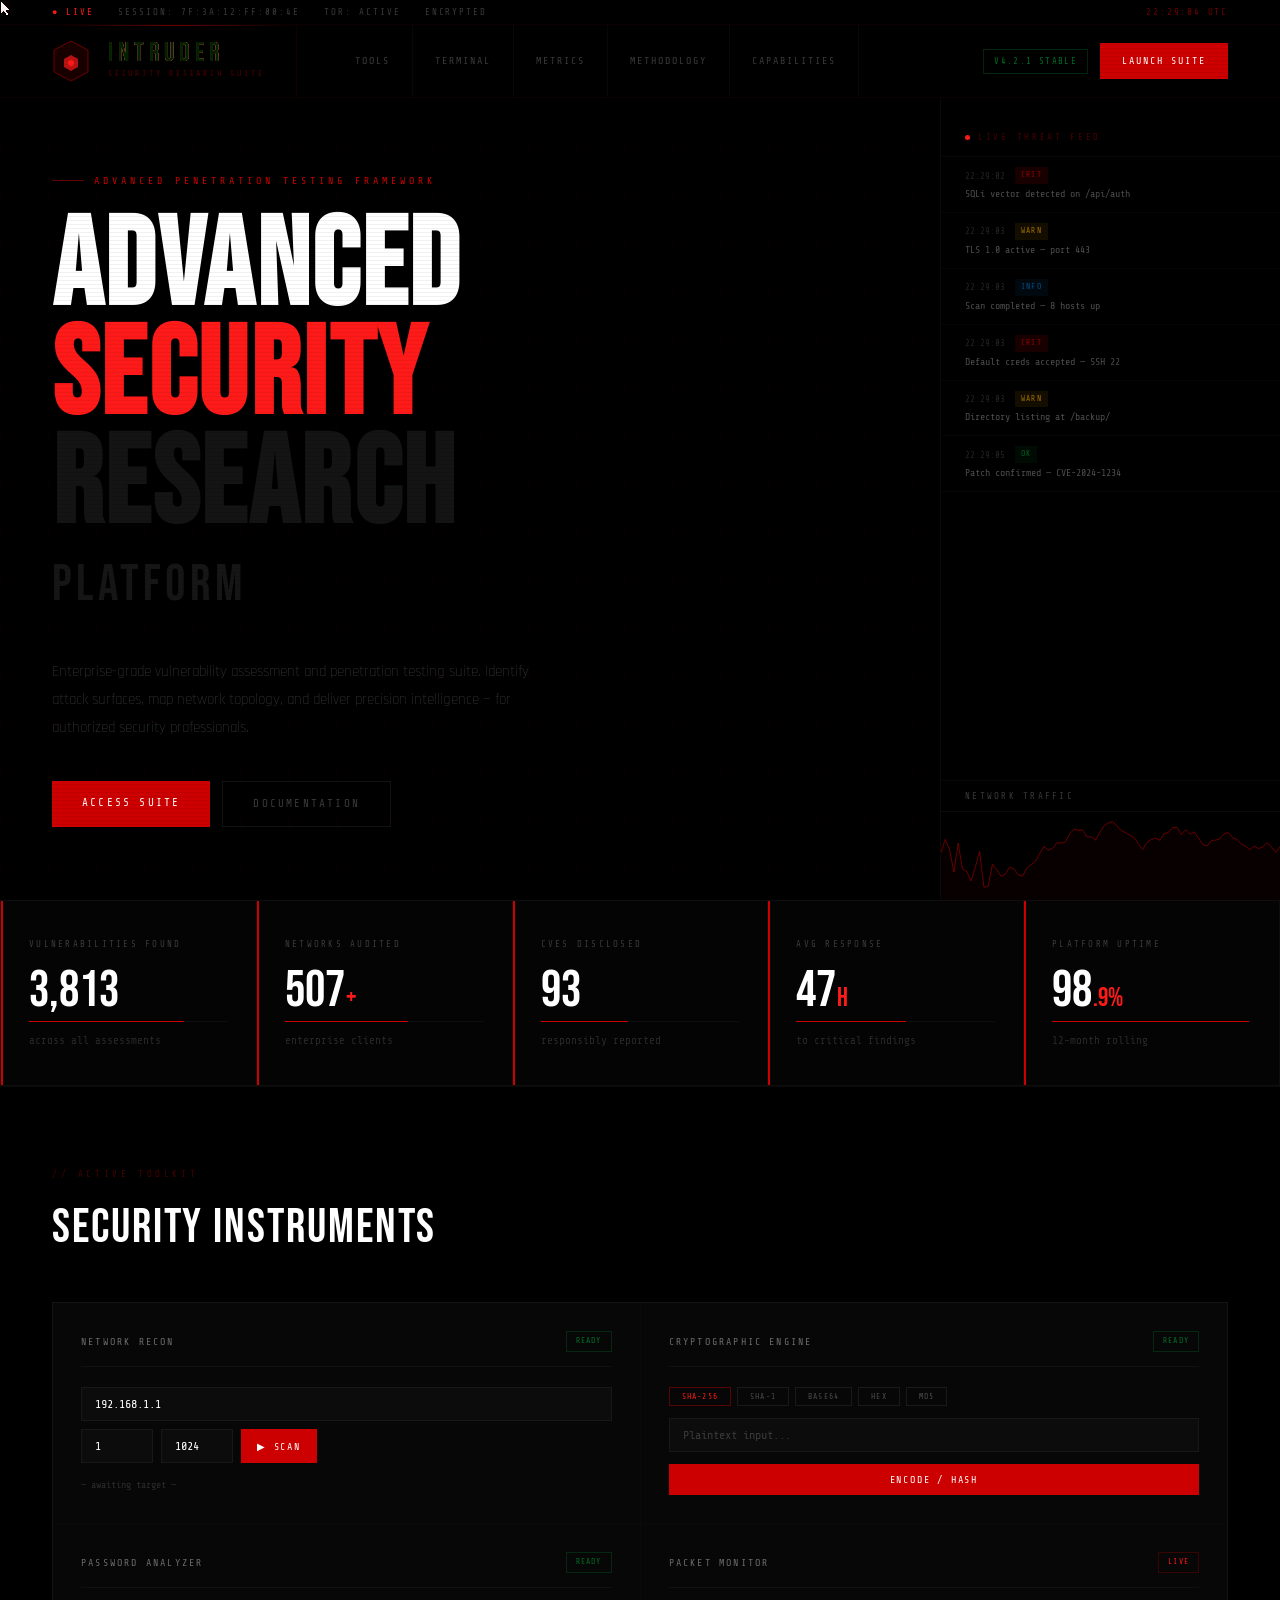
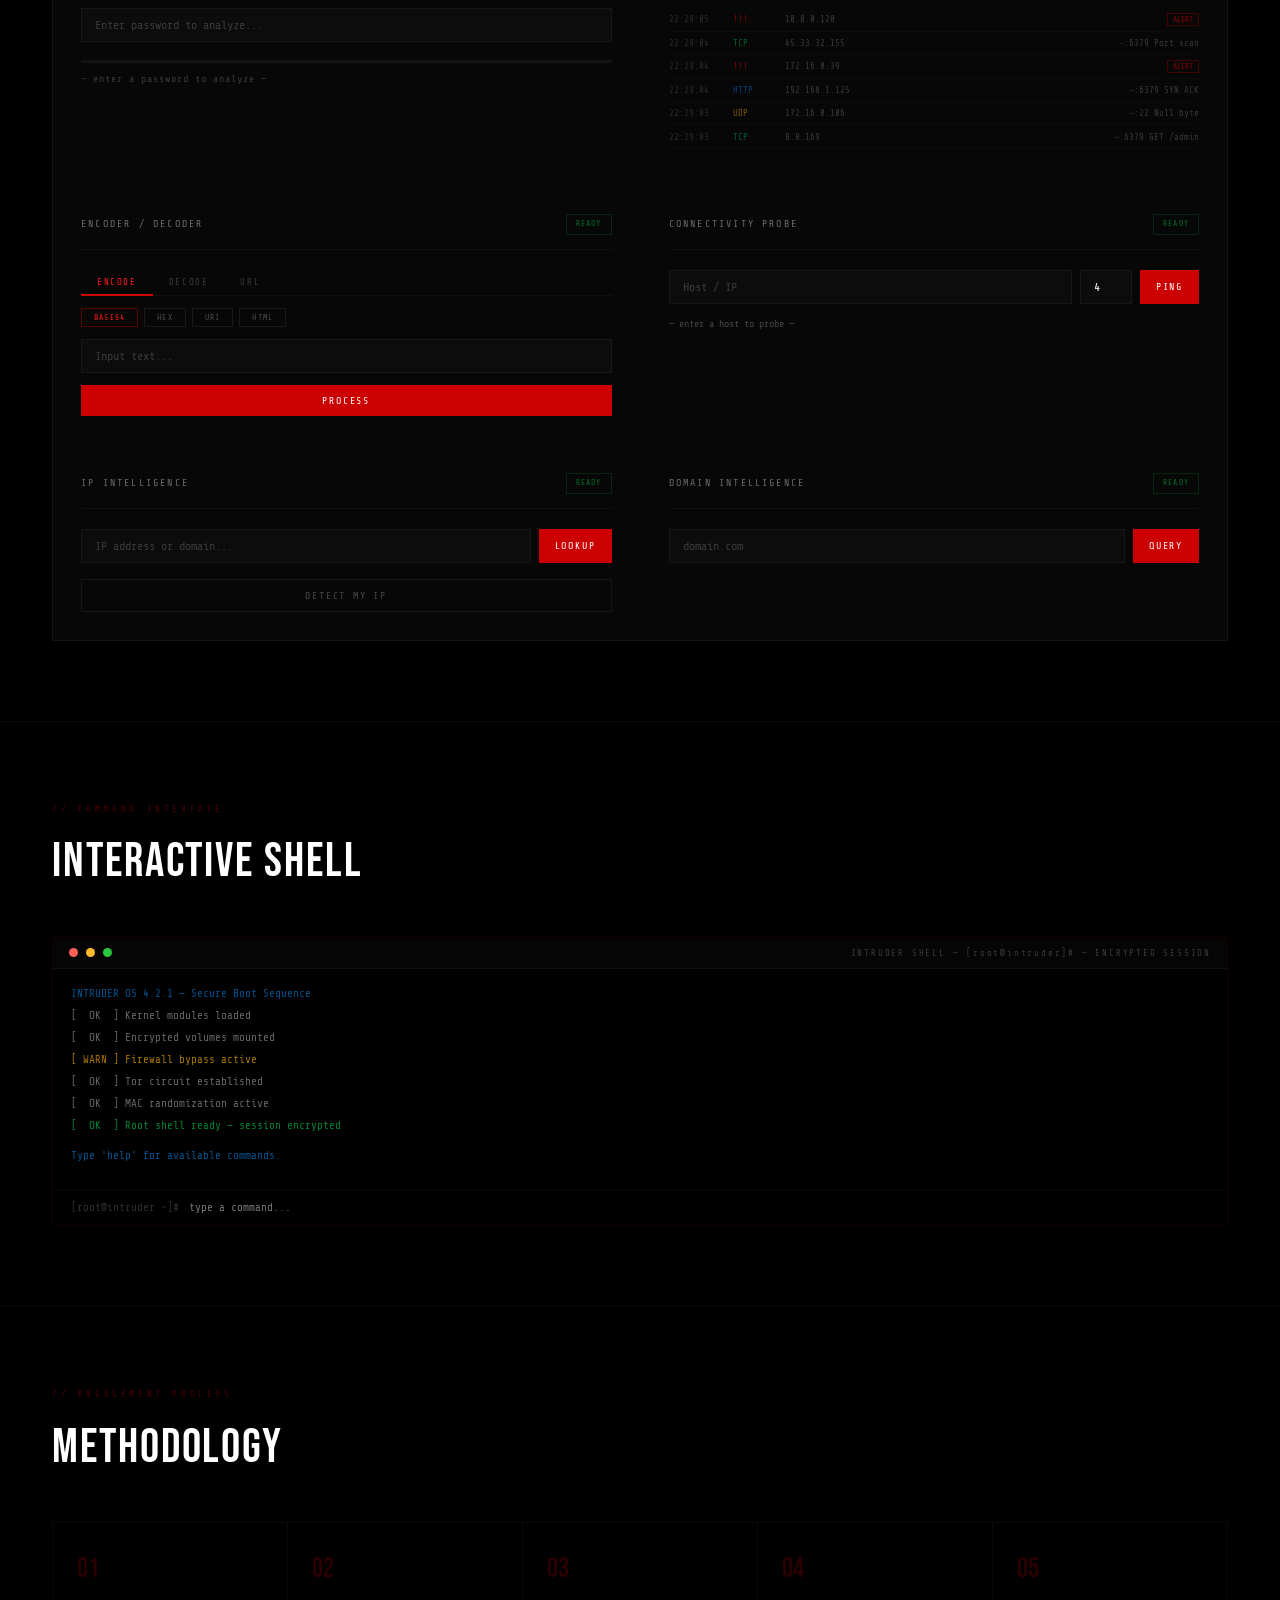
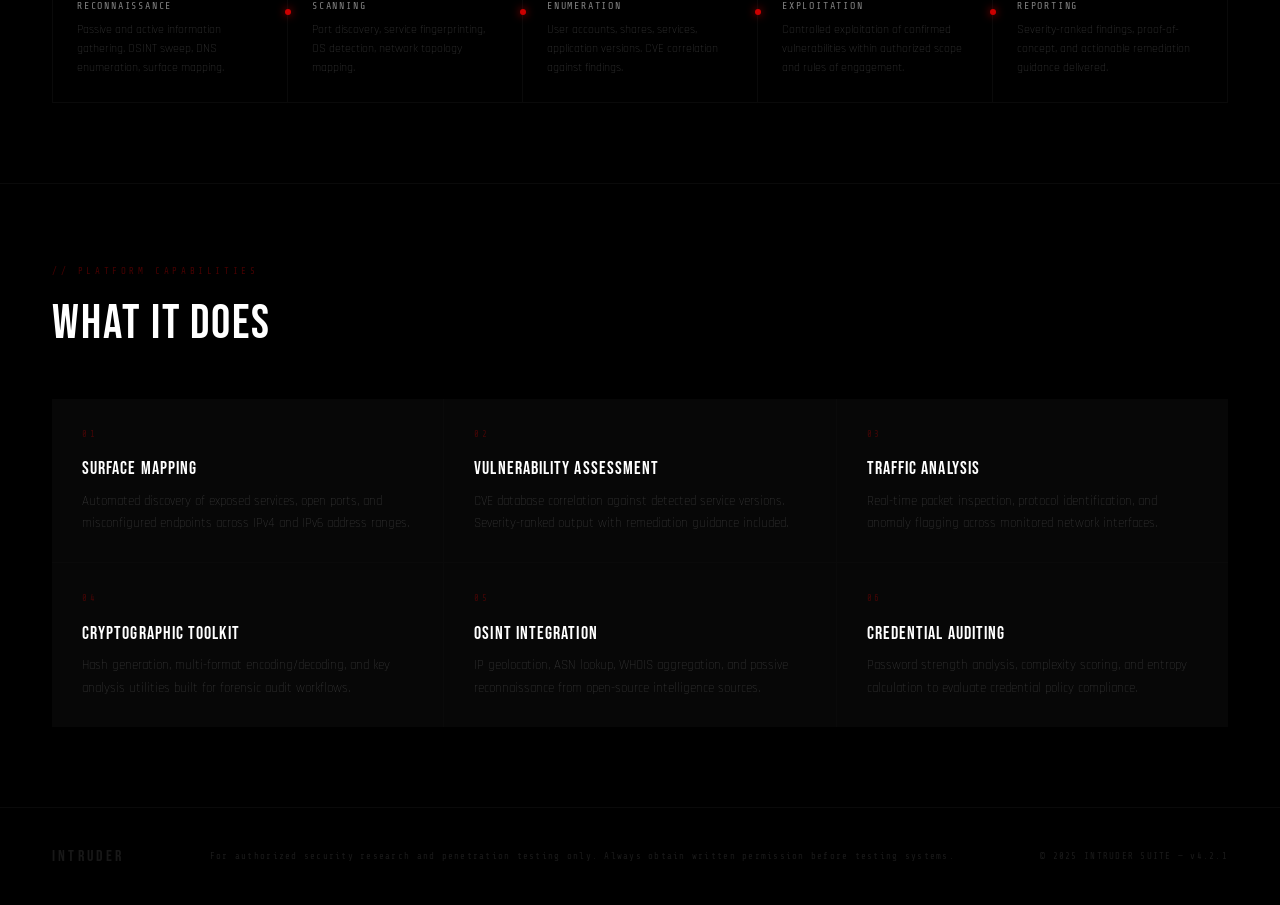
==== commit c68f033d: "worked" ====
--- a/intruder-v2.html
+++ b/intruder-v2.html
@@ -197,7 +197,7 @@
 
 .hero-left{
   display:flex;flex-direction:column;justify-content:center;
-  padding:130px 52px 80px;
+  padding:130px 52px 30px;
   position:relative;
 }
 
